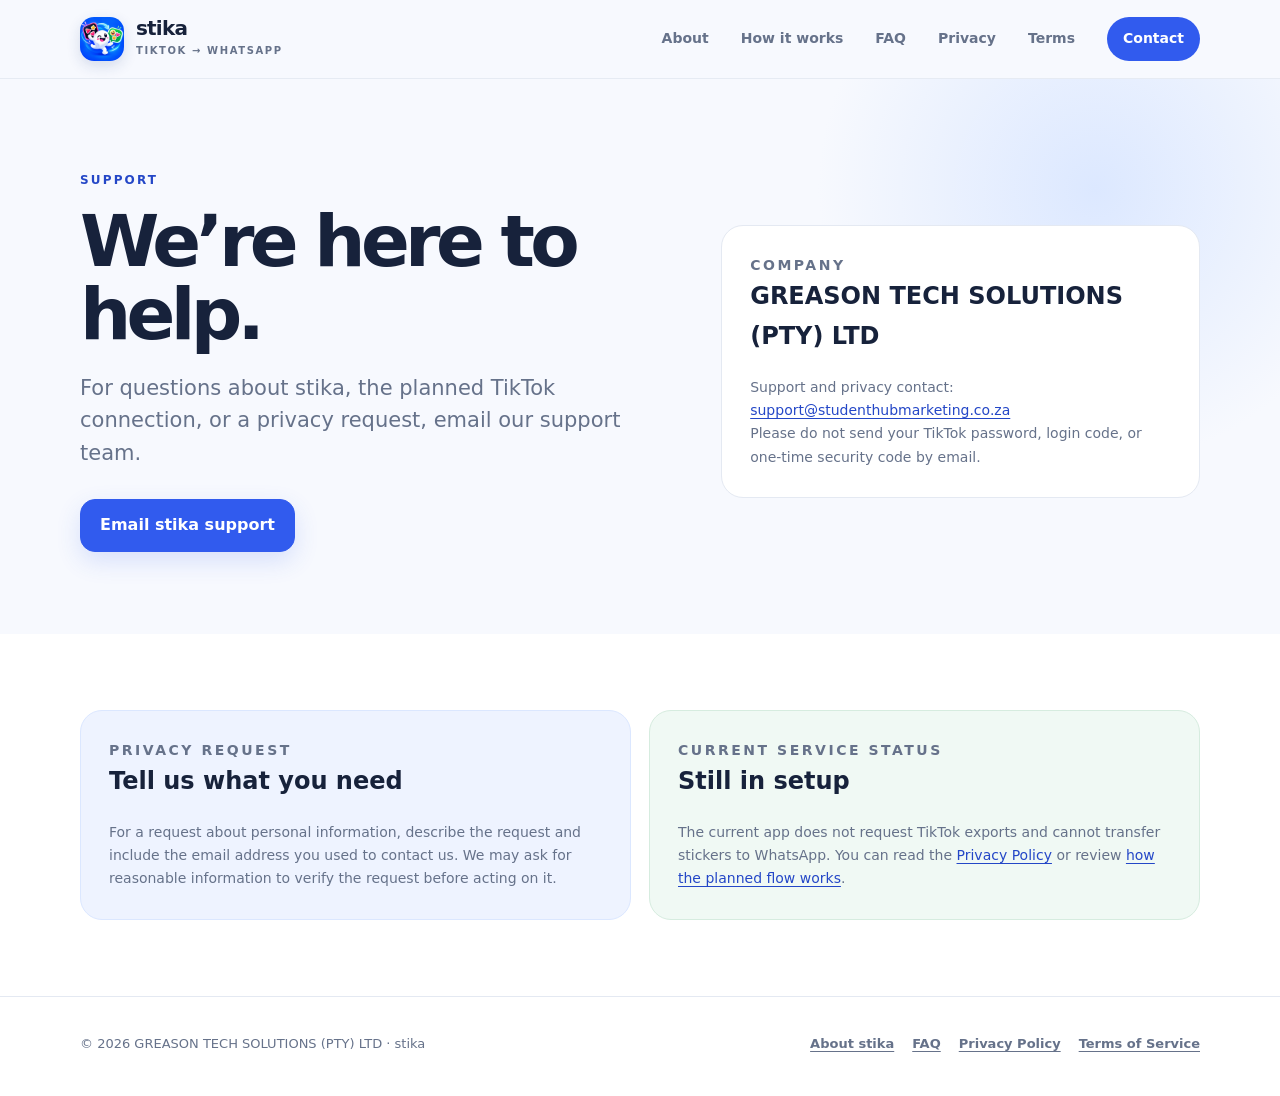
==== contact.html @ f12bfbc4 "Publish Stika website and approved terms" ====
<!doctype html>
<html lang="en">
<head>
  <meta charset="utf-8">
  <meta name="viewport" content="width=device-width, initial-scale=1">
  <meta name="description" content="Contact stika support and privacy support at GREASON TECH SOLUTIONS (PTY) LTD.">
  <meta name="theme-color" content="#f7f9fe">
  <title>Contact stika support</title>
  <link rel="icon" href="assets/stika-icon.png" type="image/png">
  <link rel="stylesheet" href="site.css">
</head>
<body>
<header class="site-header"><div class="wrap nav">
  <a class="brand" href="about.html" aria-label="stika home"><img src="assets/stika-icon.png" alt=""><span><strong>stika</strong><small>TIKTOK → WHATSAPP</small></span></a>
  <nav class="nav-links" aria-label="Main navigation"><a href="about.html">About</a><a href="how-it-works.html">How it works</a><a href="faq.html">FAQ</a><a href="index.html">Privacy</a><a href="terms.html">Terms</a><a href="contact.html" class="nav-cta" aria-current="page">Contact</a></nav>
</div></header>
<main>
  <section class="hero"><div class="wrap hero-grid">
    <div><p class="eyebrow">Support</p><h1>We’re here to help.</h1><p class="hero-copy">For questions about stika, the planned TikTok connection, or a privacy request, email our support team.</p><div class="hero-actions"><a class="button" href="mailto:support@studenthubmarketing.co.za">Email stika support</a></div></div>
    <article class="info-card"><p class="eyebrow">Company</p><h2>GREASON TECH SOLUTIONS (PTY) LTD</h2><p>Support and privacy contact:</p><p><a href="mailto:support@studenthubmarketing.co.za">support@studenthubmarketing.co.za</a></p><p class="small">Please do not send your TikTok password, login code, or one-time security code by email.</p></article>
  </div></section>
  <section class="section white"><div class="wrap two-col">
    <article class="info-card accent"><p class="eyebrow">Privacy request</p><h2>Tell us what you need</h2><p>For a request about personal information, describe the request and include the email address you used to contact us. We may ask for reasonable information to verify the request before acting on it.</p></article>
    <article class="info-card green"><p class="eyebrow">Current service status</p><h2>Still in setup</h2><p>The current app does not request TikTok exports and cannot transfer stickers to WhatsApp. You can read the <a href="index.html">Privacy Policy</a> or review <a href="how-it-works.html">how the planned flow works</a>.</p></article>
  </div></section>
</main>
<footer class="footer"><div class="wrap footer-inner"><p>© 2026 GREASON TECH SOLUTIONS (PTY) LTD · stika</p><nav class="footer-links" aria-label="Legal and support"><a href="about.html">About stika</a><a href="faq.html">FAQ</a><a href="index.html">Privacy Policy</a><a href="terms.html">Terms of Service</a></nav></div></footer>
</body>
</html>
---- site.css ----
:root {
  color-scheme: light;
  --ink: #17223b;
  --muted: #66728a;
  --blue: #315bee;
  --blue-dark: #2447c7;
  --line: #e4e9f2;
  --paper: #f7f9fe;
  --white: #fff;
  --mint: #e8f6ef;
  --amber: #fff3df;
  --radius: 24px;
}

* { box-sizing: border-box; }
html { scroll-behavior: smooth; }
body {
  margin: 0;
  color: var(--ink);
  background: var(--paper);
  font: 16px/1.65 Inter, ui-sans-serif, system-ui, -apple-system, BlinkMacSystemFont, "Segoe UI", sans-serif;
}
a { color: var(--blue-dark); text-underline-offset: 3px; }
a:hover { color: var(--blue); }
.wrap { width: min(1120px, calc(100% - 48px)); margin-inline: auto; }
.site-header { position: sticky; z-index: 5; top: 0; border-bottom: 1px solid rgba(228,233,242,.9); background: rgba(247,249,254,.94); backdrop-filter: blur(16px); }
.nav { min-height: 78px; display: flex; align-items: center; justify-content: space-between; gap: 28px; }
.brand { display: inline-flex; align-items: center; gap: 12px; color: var(--ink); text-decoration: none; }
.brand img { width: 44px; height: 44px; border-radius: 14px; box-shadow: 0 5px 14px rgba(33,63,135,.16); }
.brand strong { display: block; font-size: 20px; line-height: 1.05; letter-spacing: -.04em; }
.brand small { display: block; margin-top: 4px; color: var(--muted); font-size: 10px; font-weight: 800; letter-spacing: .16em; }
.nav-links { display: flex; align-items: center; gap: clamp(14px, 3vw, 32px); }
.nav-links a { color: var(--muted); font-size: 14px; font-weight: 700; text-decoration: none; }
.nav-links a:hover, .nav-links a[aria-current="page"] { color: var(--ink); }
.nav-cta { padding: 10px 16px; border-radius: 999px; color: white !important; background: var(--blue); }
.hero { position: relative; overflow: hidden; padding: 92px 0 82px; }
.hero::before { position: absolute; z-index: -1; top: -170px; right: -95px; width: 560px; height: 560px; border-radius: 50%; background: radial-gradient(circle, #dce8ff 0%, rgba(220,232,255,0) 70%); content: ""; }
.hero-grid { display: grid; grid-template-columns: 1.1fr .9fr; align-items: center; gap: 56px; }
.eyebrow { margin: 0 0 14px; color: var(--blue-dark); font-size: 12px; font-weight: 900; letter-spacing: .18em; text-transform: uppercase; }
h1, h2, h3, p { margin-top: 0; }
h1 { max-width: 700px; margin-bottom: 20px; font-size: clamp(42px, 6.3vw, 72px); line-height: 1.02; letter-spacing: -.065em; }
.hero-copy { max-width: 620px; color: var(--muted); font-size: clamp(18px, 2vw, 21px); line-height: 1.55; }
.hero-actions { display: flex; flex-wrap: wrap; gap: 12px; margin-top: 30px; }
.button { display: inline-flex; min-height: 48px; align-items: center; justify-content: center; padding: 12px 19px; border: 1px solid var(--blue); border-radius: 15px; color: white; background: var(--blue); font-weight: 800; text-decoration: none; box-shadow: 0 9px 24px rgba(49,91,238,.16); }
.button:hover { color: white; background: var(--blue-dark); }
.button.secondary { border-color: var(--line); color: var(--ink); background: white; box-shadow: none; }
.transfer-card { position: relative; min-height: 330px; display: grid; place-items: center; border: 1px solid #e4ebfb; border-radius: 34px; background: linear-gradient(145deg, #edf3ff, #e8eeff); }
.transfer-orbit { position: absolute; width: 255px; height: 255px; border: 1px solid rgba(49,91,238,.18); border-radius: 50%; }
.transfer-flow { position: relative; display: flex; align-items: center; gap: 12px; }
.app-tile { width: 122px; min-height: 128px; display: grid; place-items: center; align-content: center; gap: 8px; border-radius: 26px; background: white; box-shadow: 0 14px 34px rgba(26,47,99,.1); }
.app-tile .symbol { font-size: 38px; font-weight: 900; line-height: 1; }
.app-tile strong { font-size: 15px; }
.app-tile.tiktok { border-bottom: 5px solid #fe2c55; }
.app-tile.whatsapp { border-bottom: 5px solid #20c875; }
.flow-arrow { color: var(--blue); font-size: 34px; font-weight: 900; }
.status-pill { position: absolute; right: 20px; bottom: 20px; padding: 8px 12px; border: 1px solid #f1dfc1; border-radius: 999px; color: #946018; background: #fff8eb; font-size: 11px; font-weight: 800; }
.section { padding: 76px 0; }
.section.white { background: white; }
.section-heading { max-width: 700px; margin-bottom: 34px; }
.section-heading h2 { margin-bottom: 12px; font-size: clamp(30px, 4vw, 46px); line-height: 1.1; letter-spacing: -.05em; }
.section-heading p { color: var(--muted); font-size: 18px; }
.steps { display: grid; grid-template-columns: repeat(4, 1fr); gap: 16px; }
.step-card, .info-card, .faq-item { padding: 23px; border: 1px solid var(--line); border-radius: 22px; background: white; }
.step-num { display: inline-grid; width: 34px; height: 34px; place-items: center; margin-bottom: 18px; border-radius: 12px; color: var(--blue-dark); background: #edf1ff; font-size: 12px; font-weight: 900; }
.step-card h3, .info-card h3, .faq-item h3 { margin-bottom: 8px; font-size: 17px; letter-spacing: -.02em; }
.step-card p, .info-card p, .faq-item p { margin-bottom: 0; color: var(--muted); font-size: 14px; }
.two-col { display: grid; grid-template-columns: 1fr 1fr; gap: 18px; }
.info-card { padding: 28px; }
.info-card.accent { border-color: #dbe7ff; background: #eef3ff; }
.info-card.green { border-color: #d6ecdf; background: #f0f9f4; }
.info-card.amber { border-color: #f1e1c6; background: var(--amber); }
.callout { padding: 20px 22px; border-left: 4px solid var(--blue); border-radius: 0 16px 16px 0; color: #41506b; background: #eef3ff; }
.faq-list { display: grid; grid-template-columns: 1fr 1fr; gap: 14px; }
.footer { padding: 36px 0 42px; border-top: 1px solid var(--line); background: white; }
.footer-inner { display: flex; align-items: center; justify-content: space-between; gap: 24px; }
.footer p { margin: 0; color: var(--muted); font-size: 13px; }
.footer-links { display: flex; flex-wrap: wrap; gap: 18px; }
.footer-links a { color: var(--muted); font-size: 13px; font-weight: 700; }
.legal { max-width: 820px; margin: 50px auto 80px; padding: 42px clamp(24px, 6vw, 58px); border: 1px solid var(--line); border-radius: 28px; background: white; box-shadow: 0 18px 50px rgba(35,52,94,.04); }
.legal h1 { font-size: clamp(36px, 5vw, 54px); }
.legal h2 { margin-top: 34px; margin-bottom: 8px; font-size: 20px; }
.legal p, .legal li { color: #56627a; }
.legal .date { margin-bottom: 26px; color: #778199; font-size: 14px; }
.draft-banner { margin-bottom: 24px; padding: 14px 16px; border: 1px solid #f1d59a; border-radius: 14px; color: #7b4b05; background: #fff8e8; font-weight: 800; }
.policy-notice { margin: 26px 0; padding: 16px 18px; border-left: 4px solid var(--blue); border-radius: 0 12px 12px 0; background: #f0f4ff; }
.small { color: var(--muted); font-size: 13px; }
@media (max-width: 800px) {
  .hero { padding: 64px 0 54px; }
  .hero-grid { grid-template-columns: 1fr; gap: 32px; }
  .transfer-card { min-height: 270px; }
  .steps { grid-template-columns: 1fr 1fr; }
}
@media (max-width: 560px) {
  .wrap { width: min(100% - 32px, 1120px); }
  .nav { min-height: 70px; align-items: flex-start; padding: 12px 0; }
  .brand img { width: 38px; height: 38px; }
  .brand strong { font-size: 18px; }
  .brand small { font-size: 8px; }
  .nav-links { max-width: 57%; flex-wrap: wrap; justify-content: flex-end; gap: 6px 13px; padding-top: 4px; }
  .nav-links a { font-size: 12px; }
  .nav-cta { padding: 5px 10px; }
  .hero { padding: 54px 0 46px; }
  .transfer-card { min-height: 235px; }
  .transfer-orbit { width: 205px; height: 205px; }
  .app-tile { width: 100px; min-height: 110px; }
  .section { padding: 56px 0; }
  .steps, .two-col, .faq-list { grid-template-columns: 1fr; }
  .footer-inner { align-items: flex-start; flex-direction: column; }
  .legal { margin: 24px auto 48px; padding: 28px 22px; border-radius: 18px; }
}
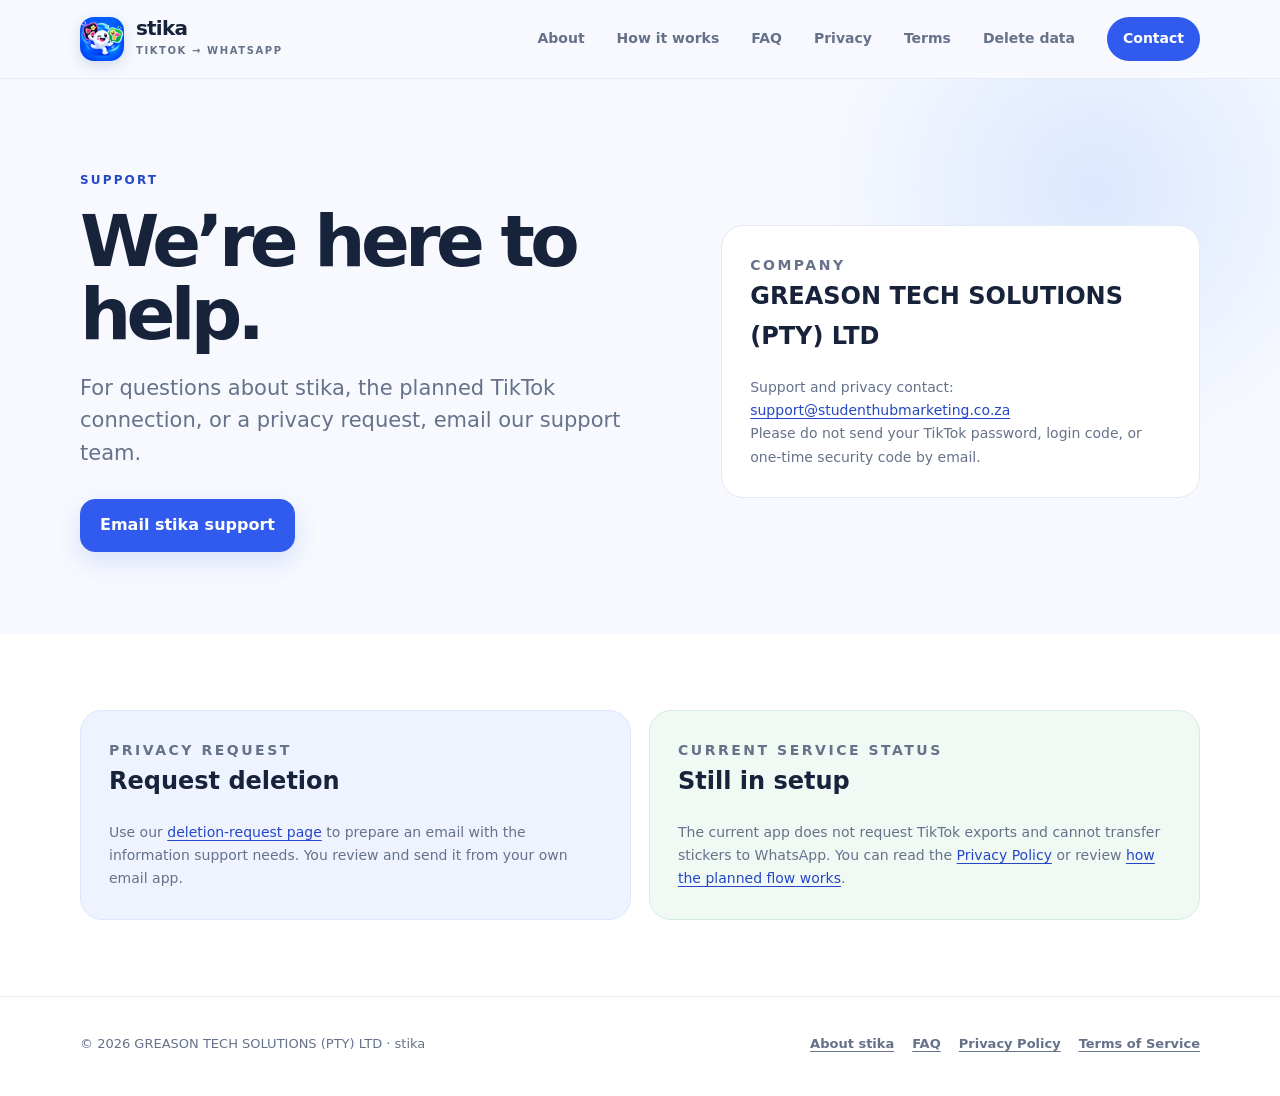
==== commit fd72891e: "Add Stika data deletion request flow" ====
--- a/contact.html
+++ b/contact.html
@@ -12,7 +12,7 @@
 <body>
 <header class="site-header"><div class="wrap nav">
   <a class="brand" href="about.html" aria-label="stika home"><img src="assets/stika-icon.png" alt=""><span><strong>stika</strong><small>TIKTOK → WHATSAPP</small></span></a>
-  <nav class="nav-links" aria-label="Main navigation"><a href="about.html">About</a><a href="how-it-works.html">How it works</a><a href="faq.html">FAQ</a><a href="index.html">Privacy</a><a href="terms.html">Terms</a><a href="contact.html" class="nav-cta" aria-current="page">Contact</a></nav>
+  <nav class="nav-links" aria-label="Main navigation"><a href="about.html">About</a><a href="how-it-works.html">How it works</a><a href="faq.html">FAQ</a><a href="index.html">Privacy</a><a href="terms.html">Terms</a><a href="deletion.html">Delete data</a><a href="contact.html" class="nav-cta" aria-current="page">Contact</a></nav>
 </div></header>
 <main>
   <section class="hero"><div class="wrap hero-grid">
@@ -20,7 +20,7 @@
     <article class="info-card"><p class="eyebrow">Company</p><h2>GREASON TECH SOLUTIONS (PTY) LTD</h2><p>Support and privacy contact:</p><p><a href="mailto:support@studenthubmarketing.co.za">support@studenthubmarketing.co.za</a></p><p class="small">Please do not send your TikTok password, login code, or one-time security code by email.</p></article>
   </div></section>
   <section class="section white"><div class="wrap two-col">
-    <article class="info-card accent"><p class="eyebrow">Privacy request</p><h2>Tell us what you need</h2><p>For a request about personal information, describe the request and include the email address you used to contact us. We may ask for reasonable information to verify the request before acting on it.</p></article>
+    <article class="info-card accent"><p class="eyebrow">Privacy request</p><h2>Request deletion</h2><p>Use our <a href="deletion.html">deletion-request page</a> to prepare an email with the information support needs. You review and send it from your own email app.</p></article>
     <article class="info-card green"><p class="eyebrow">Current service status</p><h2>Still in setup</h2><p>The current app does not request TikTok exports and cannot transfer stickers to WhatsApp. You can read the <a href="index.html">Privacy Policy</a> or review <a href="how-it-works.html">how the planned flow works</a>.</p></article>
   </div></section>
 </main>
--- a/site.css
+++ b/site.css
@@ -84,6 +84,14 @@
 .draft-banner { margin-bottom: 24px; padding: 14px 16px; border: 1px solid #f1d59a; border-radius: 14px; color: #7b4b05; background: #fff8e8; font-weight: 800; }
 .policy-notice { margin: 26px 0; padding: 16px 18px; border-left: 4px solid var(--blue); border-radius: 0 12px 12px 0; background: #f0f4ff; }
 .small { color: var(--muted); font-size: 13px; }
+.request-form { display: grid; gap: 10px; margin: 26px 0 36px; padding: 24px; border: 1px solid var(--line); border-radius: 20px; background: white; }
+.request-form label { margin-top: 8px; font-weight: 800; }
+.request-form input, .request-form select { width: 100%; min-height: 48px; padding: 11px 13px; border: 1px solid #cfd7e6; border-radius: 12px; color: var(--ink); background: white; font: inherit; }
+.request-form input:focus, .request-form select:focus { outline: 3px solid rgba(49,91,238,.18); border-color: var(--blue); }
+.request-form button { width: fit-content; margin-top: 12px; cursor: pointer; font: inherit; }
+.request-form [hidden] { display: none; }
+ol { padding-left: 24px; }
+ol li { margin: 8px 0; color: #56627a; }
 @media (max-width: 800px) {
   .hero { padding: 64px 0 54px; }
   .hero-grid { grid-template-columns: 1fr; gap: 32px; }
